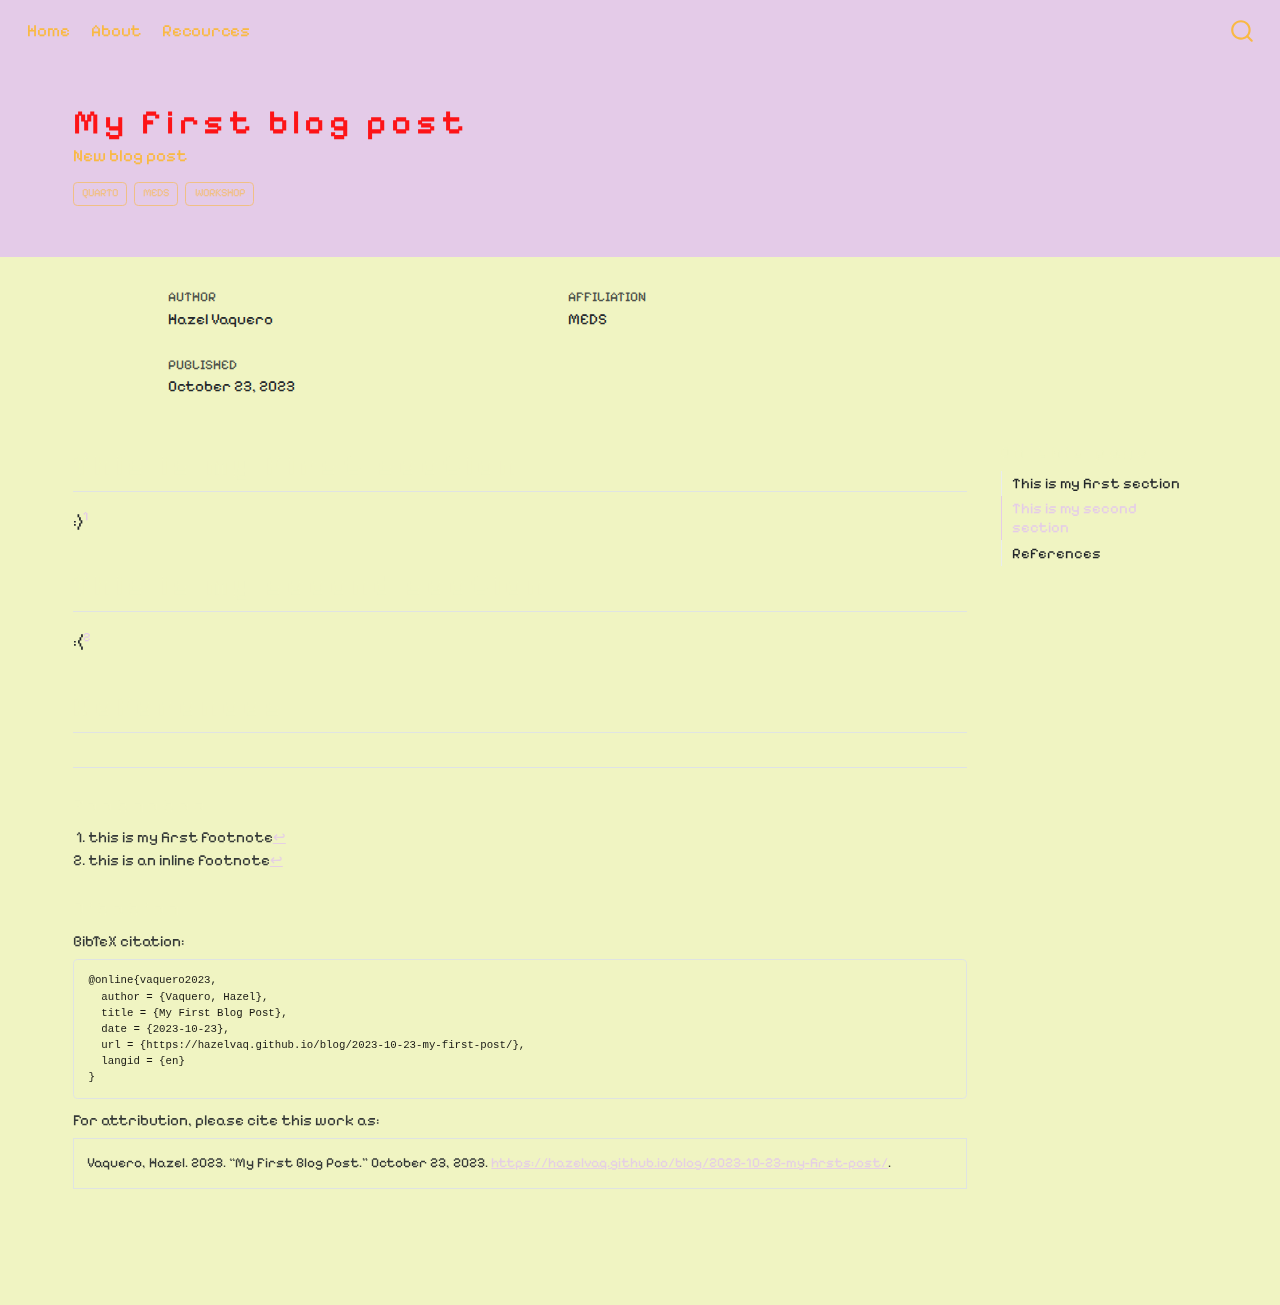
==== docs/blog/2023-10-23-my-first-post/index.html @ 6dab0f0e "new blogs" ====
<!DOCTYPE html>
<html xmlns="http://www.w3.org/1999/xhtml" lang="en" xml:lang="en"><head>

<meta charset="utf-8">
<meta name="generator" content="quarto-1.3.353">

<meta name="viewport" content="width=device-width, initial-scale=1.0, user-scalable=yes">

<meta name="author" content="Hazel Vaquero">
<meta name="dcterms.date" content="2023-10-23">
<meta name="description" content="New blog post">

<title>My first blog post</title>
<style>
code{white-space: pre-wrap;}
span.smallcaps{font-variant: small-caps;}
div.columns{display: flex; gap: min(4vw, 1.5em);}
div.column{flex: auto; overflow-x: auto;}
div.hanging-indent{margin-left: 1.5em; text-indent: -1.5em;}
ul.task-list{list-style: none;}
ul.task-list li input[type="checkbox"] {
  width: 0.8em;
  margin: 0 0.8em 0.2em -1em; /* quarto-specific, see https://github.com/quarto-dev/quarto-cli/issues/4556 */ 
  vertical-align: middle;
}
</style>


<script src="../../site_libs/quarto-nav/quarto-nav.js"></script>
<script src="../../site_libs/quarto-nav/headroom.min.js"></script>
<script src="../../site_libs/clipboard/clipboard.min.js"></script>
<script src="../../site_libs/quarto-search/autocomplete.umd.js"></script>
<script src="../../site_libs/quarto-search/fuse.min.js"></script>
<script src="../../site_libs/quarto-search/quarto-search.js"></script>
<meta name="quarto:offset" content="../../">
<script src="../../site_libs/quarto-html/quarto.js"></script>
<script src="../../site_libs/quarto-html/popper.min.js"></script>
<script src="../../site_libs/quarto-html/tippy.umd.min.js"></script>
<script src="../../site_libs/quarto-html/anchor.min.js"></script>
<link href="../../site_libs/quarto-html/tippy.css" rel="stylesheet">
<link href="../../site_libs/quarto-html/quarto-syntax-highlighting.css" rel="stylesheet" id="quarto-text-highlighting-styles">
<script src="../../site_libs/bootstrap/bootstrap.min.js"></script>
<link href="../../site_libs/bootstrap/bootstrap-icons.css" rel="stylesheet">
<link href="../../site_libs/bootstrap/bootstrap.min.css" rel="stylesheet" id="quarto-bootstrap" data-mode="light">
<script id="quarto-search-options" type="application/json">{
  "location": "navbar",
  "copy-button": false,
  "collapse-after": 3,
  "panel-placement": "end",
  "type": "overlay",
  "limit": 20,
  "language": {
    "search-no-results-text": "No results",
    "search-matching-documents-text": "matching documents",
    "search-copy-link-title": "Copy link to search",
    "search-hide-matches-text": "Hide additional matches",
    "search-more-match-text": "more match in this document",
    "search-more-matches-text": "more matches in this document",
    "search-clear-button-title": "Clear",
    "search-detached-cancel-button-title": "Cancel",
    "search-submit-button-title": "Submit"
  }
}</script>


</head>

<body class="nav-fixed">

<div id="quarto-search-results"></div>
  <header id="quarto-header" class="headroom fixed-top">
    <nav class="navbar navbar-expand-lg navbar-dark ">
      <div class="navbar-container container-fluid">
            <div id="quarto-search" class="" title="Search"></div>
          <button class="navbar-toggler" type="button" data-bs-toggle="collapse" data-bs-target="#navbarCollapse" aria-controls="navbarCollapse" aria-expanded="false" aria-label="Toggle navigation" onclick="if (window.quartoToggleHeadroom) { window.quartoToggleHeadroom(); }">
  <span class="navbar-toggler-icon"></span>
</button>
          <div class="collapse navbar-collapse" id="navbarCollapse">
            <ul class="navbar-nav navbar-nav-scroll me-auto">
  <li class="nav-item">
    <a class="nav-link" href="../../index.html" rel="" target="">
 <span class="menu-text">Home</span></a>
  </li>  
  <li class="nav-item">
    <a class="nav-link" href="../../about.html" rel="" target="">
 <span class="menu-text">About</span></a>
  </li>  
  <li class="nav-item">
    <a class="nav-link" href="../../recources.qmd" rel="" target="">
 <span class="menu-text">Recources</span></a>
  </li>  
</ul>
            <div class="quarto-navbar-tools ms-auto">
</div>
          </div> <!-- /navcollapse -->
      </div> <!-- /container-fluid -->
    </nav>
</header>
<!-- content -->
<header id="title-block-header" class="quarto-title-block default page-columns page-full">
  <div class="quarto-title-banner page-columns page-full">
    <div class="quarto-title column-page-left">
      <h1 class="title">My first blog post</h1>
                  <div>
        <div class="description">
          New blog post
        </div>
      </div>
                          <div class="quarto-categories">
                <div class="quarto-category">Quarto</div>
                <div class="quarto-category">MEDS</div>
                <div class="quarto-category">Workshop</div>
              </div>
                  </div>
  </div>
    
  <div class="quarto-title-meta-author">
    <div class="quarto-title-meta-heading">Author</div>
    <div class="quarto-title-meta-heading">Affiliation</div>
    
      <div class="quarto-title-meta-contents">
      <p class="author"><a href="https://hazelvaq.github.io/">Hazel Vaquero</a> </p>
    </div>
      <div class="quarto-title-meta-contents">
          <p class="affiliation">
              <a href="https://bren.ucsb.edu/masters-programs/master-environmental-data-science/academics-meds">
              MEDS
              </a>
            </p>
        </div>
      </div>

  <div class="quarto-title-meta">

        
      <div>
      <div class="quarto-title-meta-heading">Published</div>
      <div class="quarto-title-meta-contents">
        <p class="date">October 23, 2023</p>
      </div>
    </div>
    
      
    </div>
    
  
  </header><div id="quarto-content" class="quarto-container page-columns page-rows-contents page-layout-full page-navbar">
<!-- sidebar -->
<!-- margin-sidebar -->
    <div id="quarto-margin-sidebar" class="sidebar margin-sidebar">
        <nav id="TOC" role="doc-toc" class="toc-active">
    <h2 id="toc-title">On this page</h2>
   
  <ul>
  <li><a href="#this-is-my-first-section" id="toc-this-is-my-first-section" class="nav-link active" data-scroll-target="#this-is-my-first-section">This is my first section</a></li>
  <li><a href="#this-is-my-second-section" id="toc-this-is-my-second-section" class="nav-link" data-scroll-target="#this-is-my-second-section">This is my second section</a></li>
  <li><a href="#references" id="toc-references" class="nav-link" data-scroll-target="#references">References</a></li>
  </ul>
</nav>
    </div>
<!-- main -->
<main class="content quarto-banner-title-block column-page-left" id="quarto-document-content">




<section id="this-is-my-first-section" class="level2">
<h2 class="anchored" data-anchor-id="this-is-my-first-section">This is my first section</h2>
<p>:)<a href="#fn1" class="footnote-ref" id="fnref1" role="doc-noteref"><sup>1</sup></a></p>
</section>
<section id="this-is-my-second-section" class="level2">
<h2 class="anchored" data-anchor-id="this-is-my-second-section">This is my second section</h2>
<p>:(<a href="#fn2" class="footnote-ref" id="fnref2" role="doc-noteref"><sup>2</sup></a></p>
</section>
<section id="references" class="level2">
<h2 class="anchored" data-anchor-id="references">References</h2>


</section>


<div id="quarto-appendix" class="default"><section id="footnotes" class="footnotes footnotes-end-of-document" role="doc-endnotes"><h2 class="anchored quarto-appendix-heading">Footnotes</h2>

<ol>
<li id="fn1"><p>this is my first footnote<a href="#fnref1" class="footnote-back" role="doc-backlink">↩︎</a></p></li>
<li id="fn2"><p>this is an inline footnote<a href="#fnref2" class="footnote-back" role="doc-backlink">↩︎</a></p></li>
</ol>
</section><section class="quarto-appendix-contents"><h2 class="anchored quarto-appendix-heading">Citation</h2><div><div class="quarto-appendix-secondary-label">BibTeX citation:</div><pre class="sourceCode code-with-copy quarto-appendix-bibtex"><code class="sourceCode bibtex">@online{vaquero2023,
  author = {Vaquero, Hazel},
  title = {My First Blog Post},
  date = {2023-10-23},
  url = {https://hazelvaq.github.io/blog/2023-10-23-my-first-post/},
  langid = {en}
}
</code><button title="Copy to Clipboard" class="code-copy-button"><i class="bi"></i></button></pre><div class="quarto-appendix-secondary-label">For attribution, please cite this work as:</div><div id="ref-vaquero2023" class="csl-entry quarto-appendix-citeas" role="listitem">
Vaquero, Hazel. 2023. <span>“My First Blog Post.”</span> October 23,
2023. <a href="https://hazelvaq.github.io/blog/2023-10-23-my-first-post/">https://hazelvaq.github.io/blog/2023-10-23-my-first-post/</a>.
</div></div></section></div></main> <!-- /main -->
<script id="quarto-html-after-body" type="application/javascript">
window.document.addEventListener("DOMContentLoaded", function (event) {
  const toggleBodyColorMode = (bsSheetEl) => {
    const mode = bsSheetEl.getAttribute("data-mode");
    const bodyEl = window.document.querySelector("body");
    if (mode === "dark") {
      bodyEl.classList.add("quarto-dark");
      bodyEl.classList.remove("quarto-light");
    } else {
      bodyEl.classList.add("quarto-light");
      bodyEl.classList.remove("quarto-dark");
    }
  }
  const toggleBodyColorPrimary = () => {
    const bsSheetEl = window.document.querySelector("link#quarto-bootstrap");
    if (bsSheetEl) {
      toggleBodyColorMode(bsSheetEl);
    }
  }
  toggleBodyColorPrimary();  
  const icon = "";
  const anchorJS = new window.AnchorJS();
  anchorJS.options = {
    placement: 'right',
    icon: icon
  };
  anchorJS.add('.anchored');
  const isCodeAnnotation = (el) => {
    for (const clz of el.classList) {
      if (clz.startsWith('code-annotation-')) {                     
        return true;
      }
    }
    return false;
  }
  const clipboard = new window.ClipboardJS('.code-copy-button', {
    text: function(trigger) {
      const codeEl = trigger.previousElementSibling.cloneNode(true);
      for (const childEl of codeEl.children) {
        if (isCodeAnnotation(childEl)) {
          childEl.remove();
        }
      }
      return codeEl.innerText;
    }
  });
  clipboard.on('success', function(e) {
    // button target
    const button = e.trigger;
    // don't keep focus
    button.blur();
    // flash "checked"
    button.classList.add('code-copy-button-checked');
    var currentTitle = button.getAttribute("title");
    button.setAttribute("title", "Copied!");
    let tooltip;
    if (window.bootstrap) {
      button.setAttribute("data-bs-toggle", "tooltip");
      button.setAttribute("data-bs-placement", "left");
      button.setAttribute("data-bs-title", "Copied!");
      tooltip = new bootstrap.Tooltip(button, 
        { trigger: "manual", 
          customClass: "code-copy-button-tooltip",
          offset: [0, -8]});
      tooltip.show();    
    }
    setTimeout(function() {
      if (tooltip) {
        tooltip.hide();
        button.removeAttribute("data-bs-title");
        button.removeAttribute("data-bs-toggle");
        button.removeAttribute("data-bs-placement");
      }
      button.setAttribute("title", currentTitle);
      button.classList.remove('code-copy-button-checked');
    }, 1000);
    // clear code selection
    e.clearSelection();
  });
  function tippyHover(el, contentFn) {
    const config = {
      allowHTML: true,
      content: contentFn,
      maxWidth: 500,
      delay: 100,
      arrow: false,
      appendTo: function(el) {
          return el.parentElement;
      },
      interactive: true,
      interactiveBorder: 10,
      theme: 'quarto',
      placement: 'bottom-start'
    };
    window.tippy(el, config); 
  }
  const noterefs = window.document.querySelectorAll('a[role="doc-noteref"]');
  for (var i=0; i<noterefs.length; i++) {
    const ref = noterefs[i];
    tippyHover(ref, function() {
      // use id or data attribute instead here
      let href = ref.getAttribute('data-footnote-href') || ref.getAttribute('href');
      try { href = new URL(href).hash; } catch {}
      const id = href.replace(/^#\/?/, "");
      const note = window.document.getElementById(id);
      return note.innerHTML;
    });
  }
      let selectedAnnoteEl;
      const selectorForAnnotation = ( cell, annotation) => {
        let cellAttr = 'data-code-cell="' + cell + '"';
        let lineAttr = 'data-code-annotation="' +  annotation + '"';
        const selector = 'span[' + cellAttr + '][' + lineAttr + ']';
        return selector;
      }
      const selectCodeLines = (annoteEl) => {
        const doc = window.document;
        const targetCell = annoteEl.getAttribute("data-target-cell");
        const targetAnnotation = annoteEl.getAttribute("data-target-annotation");
        const annoteSpan = window.document.querySelector(selectorForAnnotation(targetCell, targetAnnotation));
        const lines = annoteSpan.getAttribute("data-code-lines").split(",");
        const lineIds = lines.map((line) => {
          return targetCell + "-" + line;
        })
        let top = null;
        let height = null;
        let parent = null;
        if (lineIds.length > 0) {
            //compute the position of the single el (top and bottom and make a div)
            const el = window.document.getElementById(lineIds[0]);
            top = el.offsetTop;
            height = el.offsetHeight;
            parent = el.parentElement.parentElement;
          if (lineIds.length > 1) {
            const lastEl = window.document.getElementById(lineIds[lineIds.length - 1]);
            const bottom = lastEl.offsetTop + lastEl.offsetHeight;
            height = bottom - top;
          }
          if (top !== null && height !== null && parent !== null) {
            // cook up a div (if necessary) and position it 
            let div = window.document.getElementById("code-annotation-line-highlight");
            if (div === null) {
              div = window.document.createElement("div");
              div.setAttribute("id", "code-annotation-line-highlight");
              div.style.position = 'absolute';
              parent.appendChild(div);
            }
            div.style.top = top - 2 + "px";
            div.style.height = height + 4 + "px";
            let gutterDiv = window.document.getElementById("code-annotation-line-highlight-gutter");
            if (gutterDiv === null) {
              gutterDiv = window.document.createElement("div");
              gutterDiv.setAttribute("id", "code-annotation-line-highlight-gutter");
              gutterDiv.style.position = 'absolute';
              const codeCell = window.document.getElementById(targetCell);
              const gutter = codeCell.querySelector('.code-annotation-gutter');
              gutter.appendChild(gutterDiv);
            }
            gutterDiv.style.top = top - 2 + "px";
            gutterDiv.style.height = height + 4 + "px";
          }
          selectedAnnoteEl = annoteEl;
        }
      };
      const unselectCodeLines = () => {
        const elementsIds = ["code-annotation-line-highlight", "code-annotation-line-highlight-gutter"];
        elementsIds.forEach((elId) => {
          const div = window.document.getElementById(elId);
          if (div) {
            div.remove();
          }
        });
        selectedAnnoteEl = undefined;
      };
      // Attach click handler to the DT
      const annoteDls = window.document.querySelectorAll('dt[data-target-cell]');
      for (const annoteDlNode of annoteDls) {
        annoteDlNode.addEventListener('click', (event) => {
          const clickedEl = event.target;
          if (clickedEl !== selectedAnnoteEl) {
            unselectCodeLines();
            const activeEl = window.document.querySelector('dt[data-target-cell].code-annotation-active');
            if (activeEl) {
              activeEl.classList.remove('code-annotation-active');
            }
            selectCodeLines(clickedEl);
            clickedEl.classList.add('code-annotation-active');
          } else {
            // Unselect the line
            unselectCodeLines();
            clickedEl.classList.remove('code-annotation-active');
          }
        });
      }
  const findCites = (el) => {
    const parentEl = el.parentElement;
    if (parentEl) {
      const cites = parentEl.dataset.cites;
      if (cites) {
        return {
          el,
          cites: cites.split(' ')
        };
      } else {
        return findCites(el.parentElement)
      }
    } else {
      return undefined;
    }
  };
  var bibliorefs = window.document.querySelectorAll('a[role="doc-biblioref"]');
  for (var i=0; i<bibliorefs.length; i++) {
    const ref = bibliorefs[i];
    const citeInfo = findCites(ref);
    if (citeInfo) {
      tippyHover(citeInfo.el, function() {
        var popup = window.document.createElement('div');
        citeInfo.cites.forEach(function(cite) {
          var citeDiv = window.document.createElement('div');
          citeDiv.classList.add('hanging-indent');
          citeDiv.classList.add('csl-entry');
          var biblioDiv = window.document.getElementById('ref-' + cite);
          if (biblioDiv) {
            citeDiv.innerHTML = biblioDiv.innerHTML;
          }
          popup.appendChild(citeDiv);
        });
        return popup.innerHTML;
      });
    }
  }
});
</script>
</div> <!-- /content -->



</body></html>
---- docs/site_libs/quarto-html/tippy.css ----
.tippy-box[data-animation=fade][data-state=hidden]{opacity:0}[data-tippy-root]{max-width:calc(100vw - 10px)}.tippy-box{position:relative;background-color:#333;color:#fff;border-radius:4px;font-size:14px;line-height:1.4;white-space:normal;outline:0;transition-property:transform,visibility,opacity}.tippy-box[data-placement^=top]>.tippy-arrow{bottom:0}.tippy-box[data-placement^=top]>.tippy-arrow:before{bottom:-7px;left:0;border-width:8px 8px 0;border-top-color:initial;transform-origin:center top}.tippy-box[data-placement^=bottom]>.tippy-arrow{top:0}.tippy-box[data-placement^=bottom]>.tippy-arrow:before{top:-7px;left:0;border-width:0 8px 8px;border-bottom-color:initial;transform-origin:center bottom}.tippy-box[data-placement^=left]>.tippy-arrow{right:0}.tippy-box[data-placement^=left]>.tippy-arrow:before{border-width:8px 0 8px 8px;border-left-color:initial;right:-7px;transform-origin:center left}.tippy-box[data-placement^=right]>.tippy-arrow{left:0}.tippy-box[data-placement^=right]>.tippy-arrow:before{left:-7px;border-width:8px 8px 8px 0;border-right-color:initial;transform-origin:center right}.tippy-box[data-inertia][data-state=visible]{transition-timing-function:cubic-bezier(.54,1.5,.38,1.11)}.tippy-arrow{width:16px;height:16px;color:#333}.tippy-arrow:before{content:"";position:absolute;border-color:transparent;border-style:solid}.tippy-content{position:relative;padding:5px 9px;z-index:1}
---- docs/site_libs/quarto-html/quarto-syntax-highlighting.css ----
/* quarto syntax highlight colors */
:root {
  --quarto-hl-ot-color: #003B4F;
  --quarto-hl-at-color: #657422;
  --quarto-hl-ss-color: #20794D;
  --quarto-hl-an-color: #5E5E5E;
  --quarto-hl-fu-color: #4758AB;
  --quarto-hl-st-color: #20794D;
  --quarto-hl-cf-color: #003B4F;
  --quarto-hl-op-color: #5E5E5E;
  --quarto-hl-er-color: #AD0000;
  --quarto-hl-bn-color: #AD0000;
  --quarto-hl-al-color: #AD0000;
  --quarto-hl-va-color: #111111;
  --quarto-hl-bu-color: inherit;
  --quarto-hl-ex-color: inherit;
  --quarto-hl-pp-color: #AD0000;
  --quarto-hl-in-color: #5E5E5E;
  --quarto-hl-vs-color: #20794D;
  --quarto-hl-wa-color: #5E5E5E;
  --quarto-hl-do-color: #5E5E5E;
  --quarto-hl-im-color: #00769E;
  --quarto-hl-ch-color: #20794D;
  --quarto-hl-dt-color: #AD0000;
  --quarto-hl-fl-color: #AD0000;
  --quarto-hl-co-color: #5E5E5E;
  --quarto-hl-cv-color: #5E5E5E;
  --quarto-hl-cn-color: #8f5902;
  --quarto-hl-sc-color: #5E5E5E;
  --quarto-hl-dv-color: #AD0000;
  --quarto-hl-kw-color: #003B4F;
}

/* other quarto variables */
:root {
  --quarto-font-monospace: SFMono-Regular, Menlo, Monaco, Consolas, "Liberation Mono", "Courier New", monospace;
}

pre > code.sourceCode > span {
  color: #003B4F;
}

code span {
  color: #003B4F;
}

code.sourceCode > span {
  color: #003B4F;
}

div.sourceCode,
div.sourceCode pre.sourceCode {
  color: #003B4F;
}

code span.ot {
  color: #003B4F;
  font-style: inherit;
}

code span.at {
  color: #657422;
  font-style: inherit;
}

code span.ss {
  color: #20794D;
  font-style: inherit;
}

code span.an {
  color: #5E5E5E;
  font-style: inherit;
}

code span.fu {
  color: #4758AB;
  font-style: inherit;
}

code span.st {
  color: #20794D;
  font-style: inherit;
}

code span.cf {
  color: #003B4F;
  font-style: inherit;
}

code span.op {
  color: #5E5E5E;
  font-style: inherit;
}

code span.er {
  color: #AD0000;
  font-style: inherit;
}

code span.bn {
  color: #AD0000;
  font-style: inherit;
}

code span.al {
  color: #AD0000;
  font-style: inherit;
}

code span.va {
  color: #111111;
  font-style: inherit;
}

code span.bu {
  font-style: inherit;
}

code span.ex {
  font-style: inherit;
}

code span.pp {
  color: #AD0000;
  font-style: inherit;
}

code span.in {
  color: #5E5E5E;
  font-style: inherit;
}

code span.vs {
  color: #20794D;
  font-style: inherit;
}

code span.wa {
  color: #5E5E5E;
  font-style: italic;
}

code span.do {
  color: #5E5E5E;
  font-style: italic;
}

code span.im {
  color: #00769E;
  font-style: inherit;
}

code span.ch {
  color: #20794D;
  font-style: inherit;
}

code span.dt {
  color: #AD0000;
  font-style: inherit;
}

code span.fl {
  color: #AD0000;
  font-style: inherit;
}

code span.co {
  color: #5E5E5E;
  font-style: inherit;
}

code span.cv {
  color: #5E5E5E;
  font-style: italic;
}

code span.cn {
  color: #8f5902;
  font-style: inherit;
}

code span.sc {
  color: #5E5E5E;
  font-style: inherit;
}

code span.dv {
  color: #AD0000;
  font-style: inherit;
}

code span.kw {
  color: #003B4F;
  font-style: inherit;
}

.prevent-inlining {
  content: "</";
}

/*# sourceMappingURL=debc5d5d77c3f9108843748ff7464032.css.map */
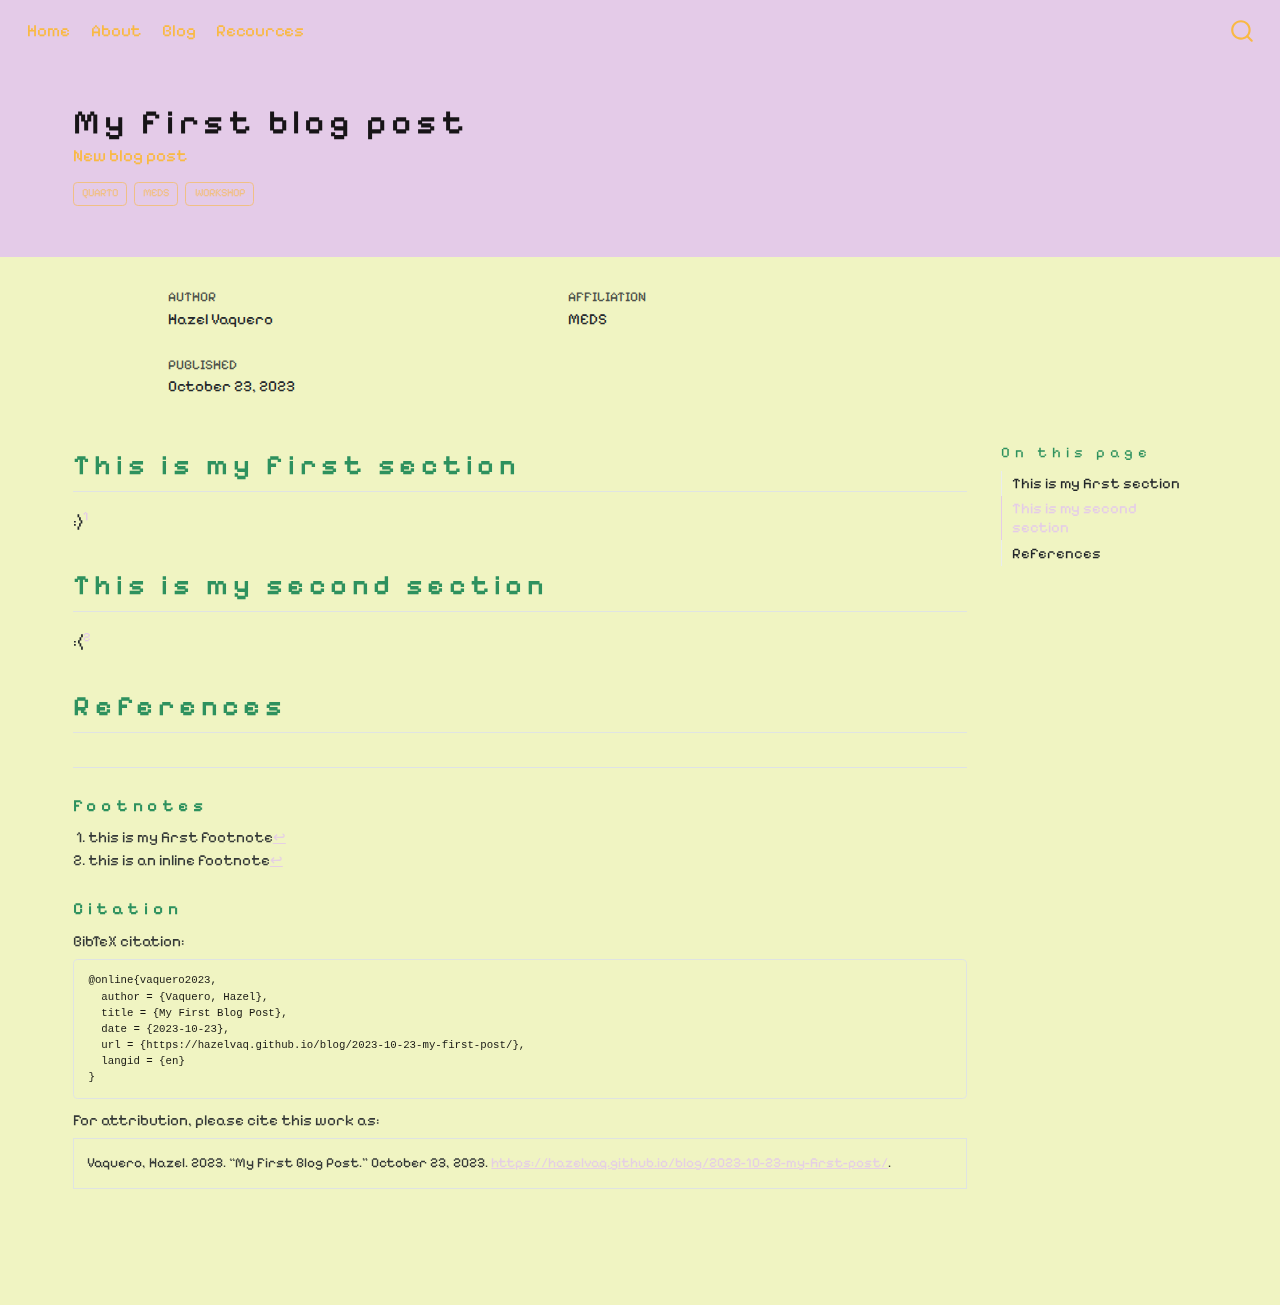
==== commit 547228ee: "blog" ====
--- a/docs/blog/2023-10-23-my-first-post/index.html
+++ b/docs/blog/2023-10-23-my-first-post/index.html
@@ -84,6 +84,10 @@
   <li class="nav-item">
     <a class="nav-link" href="../../about.html" rel="" target="">
  <span class="menu-text">About</span></a>
+  </li>  
+  <li class="nav-item">
+    <a class="nav-link" href="../../blog.html" rel="" target="">
+ <span class="menu-text">Blog</span></a>
   </li>  
   <li class="nav-item">
     <a class="nav-link" href="../../recources.qmd" rel="" target="">
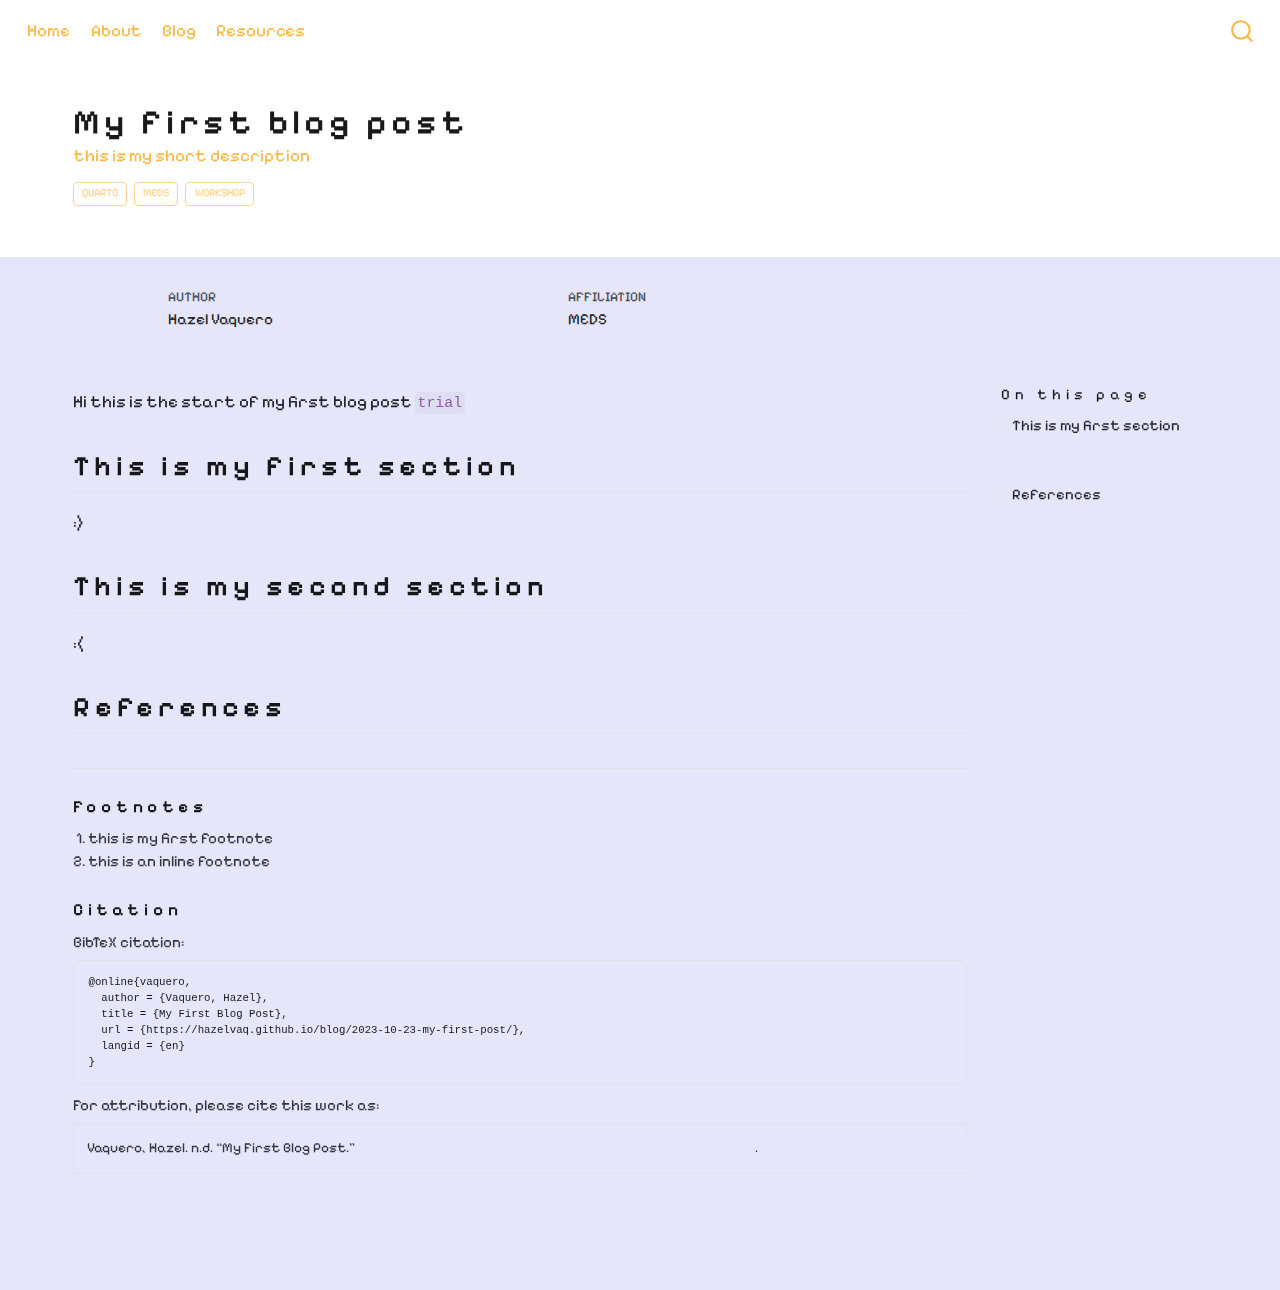
==== commit 6f48a8d9: "blog posts" ====
--- a/docs/blog/2023-10-23-my-first-post/index.html
+++ b/docs/blog/2023-10-23-my-first-post/index.html
@@ -7,8 +7,7 @@
 <meta name="viewport" content="width=device-width, initial-scale=1.0, user-scalable=yes">
 
 <meta name="author" content="Hazel Vaquero">
-<meta name="dcterms.date" content="2023-10-23">
-<meta name="description" content="New blog post">
+<meta name="description" content="this is my short description">
 
 <title>My first blog post</title>
 <style>
@@ -90,8 +89,8 @@
  <span class="menu-text">Blog</span></a>
   </li>  
   <li class="nav-item">
-    <a class="nav-link" href="../../recources.qmd" rel="" target="">
- <span class="menu-text">Recources</span></a>
+    <a class="nav-link" href="../../resources.html" rel="" target="">
+ <span class="menu-text">Resources</span></a>
   </li>  
 </ul>
             <div class="quarto-navbar-tools ms-auto">
@@ -107,7 +106,7 @@
       <h1 class="title">My first blog post</h1>
                   <div>
         <div class="description">
-          New blog post
+          this is my short description
         </div>
       </div>
                           <div class="quarto-categories">
@@ -137,12 +136,6 @@
   <div class="quarto-title-meta">
 
         
-      <div>
-      <div class="quarto-title-meta-heading">Published</div>
-      <div class="quarto-title-meta-contents">
-        <p class="date">October 23, 2023</p>
-      </div>
-    </div>
     
       
     </div>
@@ -168,6 +161,7 @@
 
 
 
+<p>Hi this is the start of my first blog post <code>trial</code></p>
 <section id="this-is-my-first-section" class="level2">
 <h2 class="anchored" data-anchor-id="this-is-my-first-section">This is my first section</h2>
 <p>:)<a href="#fn1" class="footnote-ref" id="fnref1" role="doc-noteref"><sup>1</sup></a></p>
@@ -189,16 +183,14 @@
 <li id="fn1"><p>this is my first footnote<a href="#fnref1" class="footnote-back" role="doc-backlink">↩︎</a></p></li>
 <li id="fn2"><p>this is an inline footnote<a href="#fnref2" class="footnote-back" role="doc-backlink">↩︎</a></p></li>
 </ol>
-</section><section class="quarto-appendix-contents"><h2 class="anchored quarto-appendix-heading">Citation</h2><div><div class="quarto-appendix-secondary-label">BibTeX citation:</div><pre class="sourceCode code-with-copy quarto-appendix-bibtex"><code class="sourceCode bibtex">@online{vaquero2023,
+</section><section class="quarto-appendix-contents"><h2 class="anchored quarto-appendix-heading">Citation</h2><div><div class="quarto-appendix-secondary-label">BibTeX citation:</div><pre class="sourceCode code-with-copy quarto-appendix-bibtex"><code class="sourceCode bibtex">@online{vaquero,
   author = {Vaquero, Hazel},
   title = {My First Blog Post},
-  date = {2023-10-23},
   url = {https://hazelvaq.github.io/blog/2023-10-23-my-first-post/},
   langid = {en}
 }
-</code><button title="Copy to Clipboard" class="code-copy-button"><i class="bi"></i></button></pre><div class="quarto-appendix-secondary-label">For attribution, please cite this work as:</div><div id="ref-vaquero2023" class="csl-entry quarto-appendix-citeas" role="listitem">
-Vaquero, Hazel. 2023. <span>“My First Blog Post.”</span> October 23,
-2023. <a href="https://hazelvaq.github.io/blog/2023-10-23-my-first-post/">https://hazelvaq.github.io/blog/2023-10-23-my-first-post/</a>.
+</code><button title="Copy to Clipboard" class="code-copy-button"><i class="bi"></i></button></pre><div class="quarto-appendix-secondary-label">For attribution, please cite this work as:</div><div id="ref-vaquero" class="csl-entry quarto-appendix-citeas" role="listitem">
+Vaquero, Hazel. n.d. <span>“My First Blog Post.”</span> <a href="https://hazelvaq.github.io/blog/2023-10-23-my-first-post/">https://hazelvaq.github.io/blog/2023-10-23-my-first-post/</a>.
 </div></div></section></div></main> <!-- /main -->
 <script id="quarto-html-after-body" type="application/javascript">
 window.document.addEventListener("DOMContentLoaded", function (event) {
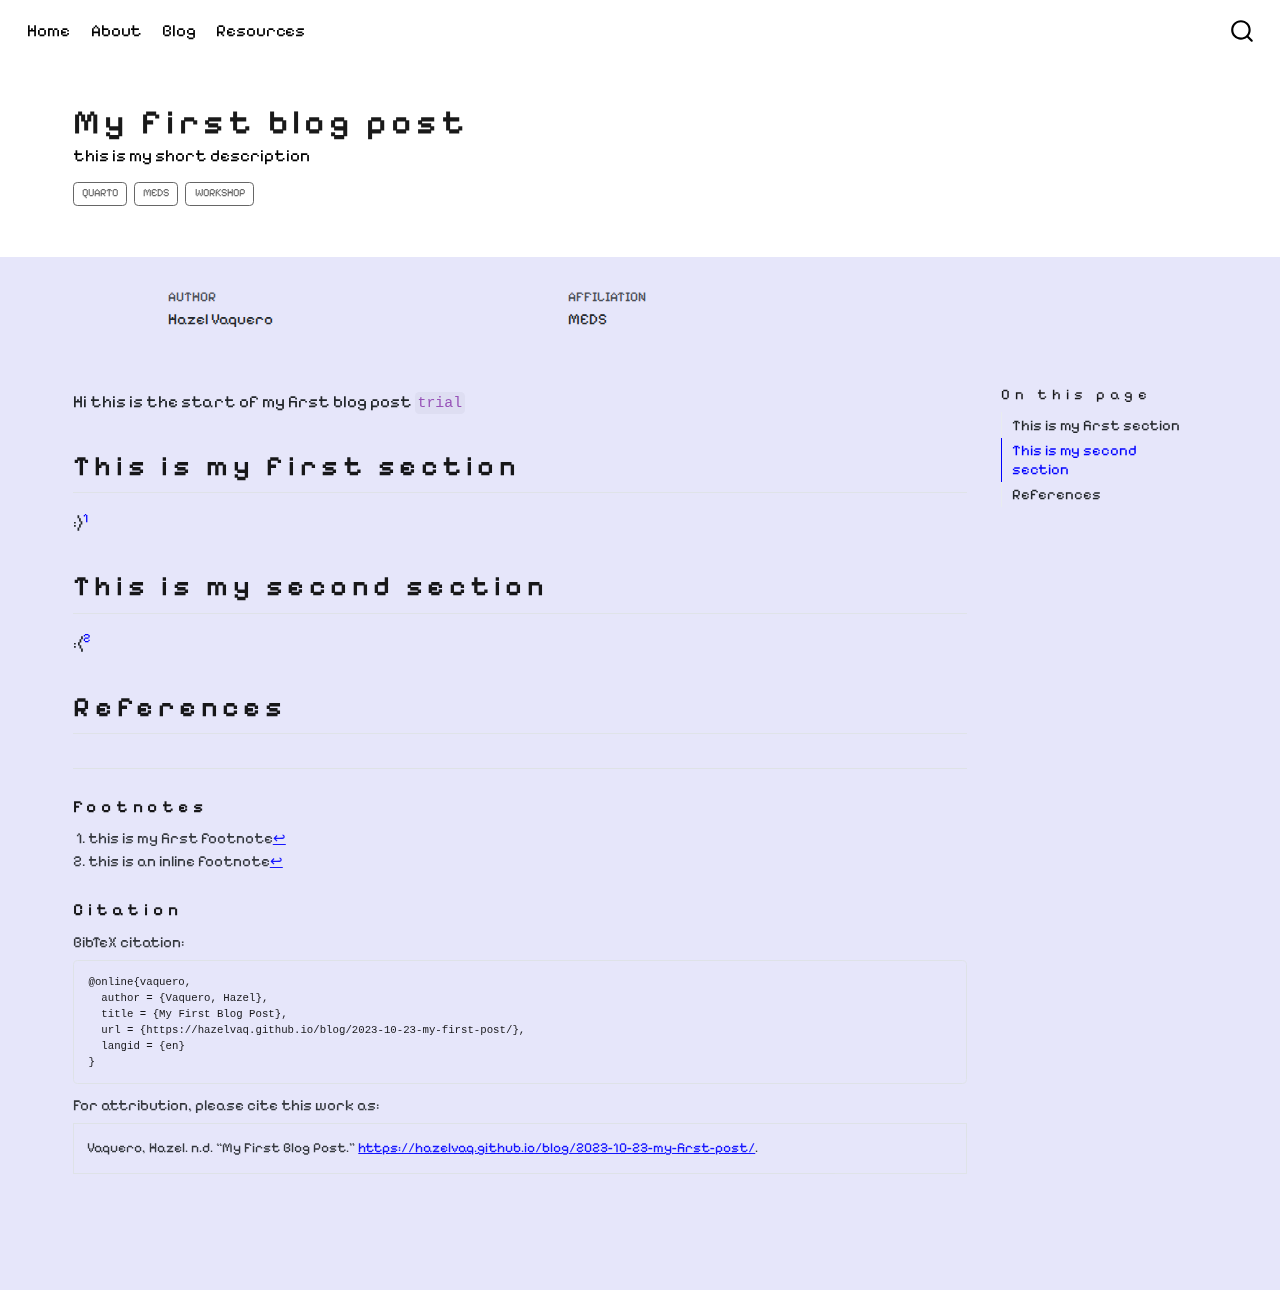
==== commit 40743940: "edit" ====
--- a/docs/blog/2023-10-23-my-first-post/index.html
+++ b/docs/blog/2023-10-23-my-first-post/index.html
@@ -2,7 +2,7 @@
 <html xmlns="http://www.w3.org/1999/xhtml" lang="en" xml:lang="en"><head>
 
 <meta charset="utf-8">
-<meta name="generator" content="quarto-1.3.353">
+<meta name="generator" content="quarto-1.3.450">
 
 <meta name="viewport" content="width=device-width, initial-scale=1.0, user-scalable=yes">
 
@@ -57,7 +57,8 @@
     "search-more-matches-text": "more matches in this document",
     "search-clear-button-title": "Clear",
     "search-detached-cancel-button-title": "Cancel",
-    "search-submit-button-title": "Submit"
+    "search-submit-button-title": "Submit",
+    "search-label": "Search"
   }
 }</script>
 
